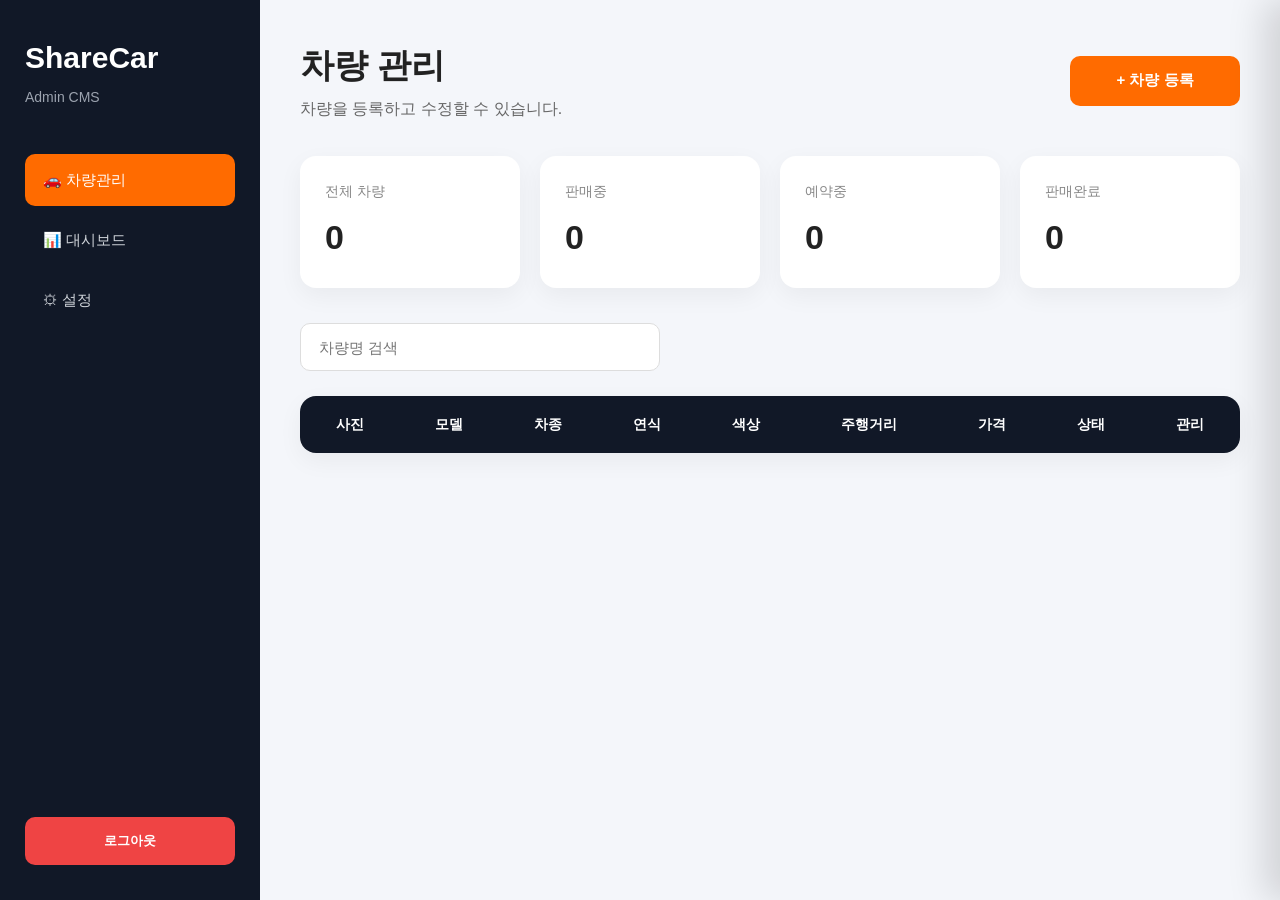
==== admin/dashboard.html @ 3244f422 "Add files via upload" ====
<!DOCTYPE html>
<html lang="ko">

<head>

    <meta charset="UTF-8">
    <meta name="viewport" content="width=device-width, initial-scale=1.0">

    <title>ShareCar 관리자</title>

    <link rel="stylesheet" href="../css/base.css">
    <link rel="stylesheet" href="css/admin.css">

</head>

<body>

<div class="admin-layout">

    <!-- ==========================
        Sidebar
    =========================== -->

    <aside class="sidebar">

        <div class="logo">

            <h2>ShareCar</h2>

            <span>Admin CMS</span>

        </div>

        <nav>

            <button class="menu active">

                🚗 차량관리

            </button>

            <button class="menu">

                📊 대시보드

            </button>

            <button class="menu">

                ⚙ 설정

            </button>

        </nav>

        <div class="bottom">

            <button id="logoutBtn">

                로그아웃

            </button>

        </div>

    </aside>

    <!-- ==========================
        Main
    =========================== -->

    <main class="content">

        <header class="page-header">

            <div>

                <h1>차량 관리</h1>

                <p>차량을 등록하고 수정할 수 있습니다.</p>

            </div>

            <button id="addCarBtn">

                + 차량 등록

            </button>

        </header>

        <!-- 통계 -->

        <section class="summary">

            <div class="summary-card">

                <span>전체 차량</span>

                <strong id="totalCount">0</strong>

            </div>

            <div class="summary-card">

                <span>판매중</span>

                <strong id="saleCount">0</strong>

            </div>

            <div class="summary-card">

                <span>예약중</span>

                <strong id="reserveCount">0</strong>

            </div>

            <div class="summary-card">

                <span>판매완료</span>

                <strong id="soldCount">0</strong>

            </div>

        </section>

        <!-- 검색 -->

        <section class="toolbar">

            <input
                id="searchInput"
                type="text"
                placeholder="차량명 검색">

        </section>

        <!-- 차량 테이블 -->

        <section class="table-wrap">

            <table>

                <thead>

                    <tr>

                        <th>사진</th>

                        <th>모델</th>

                        <th>차종</th>

                        <th>연식</th>

                        <th>색상</th>

                        <th>주행거리</th>

                        <th>가격</th>

                        <th>상태</th>

                        <th>관리</th>

                    </tr>

                </thead>

                <tbody id="carTable">

                </tbody>

            </table>

        </section>

    </main>

</div>

<!-- ==========================
등록 슬라이드 패널
========================== -->

<div class="drawer" id="carDrawer">

    <div class="drawer-header">

        <h2>차량 등록</h2>

        <button id="closeDrawer">

            ✕

        </button>

    </div>

    <form id="carForm">

        <label>

            모델명

            <input
                type="text"
                id="model"
                required>

        </label>

        <label>

            차종

            <input
                type="text"
                id="type"
                required>

        </label>

        <label>

            연식

            <input
                type="text"
                id="year">

        </label>

        <label>

            색상

            <input
                type="text"
                id="color">

        </label>

        <label>

            연료

            <input
                type="text"
                id="fuel">

        </label>

        <label>

            주행거리

            <input
                type="text"
                id="mileage">

        </label>

        <label>

            가격

            <input
                type="text"
                id="price">

        </label>

        <label>

            상태

            <select id="status">

                <option>판매중</option>

                <option>예약중</option>

                <option>판매완료</option>

            </select>

        </label>

        <label>

이미지 URL

<input
type="text"
id="imageurl">

</label>
<!-- <label>

    대표 이미지

    <input
        type="file"
        id="image1"
        accept="image/*">

</label>

<label>

    추가 이미지 1

    <input
        type="file"
        id="image2"
        accept="image/*">

</label>

<label>

    추가 이미지 2

    <input
        type="file"
        id="image3"
        accept="image/*">

</label>

<label>

    추가 이미지 3

    <input
        type="file"
        id="image4"
        accept="image/*">

</label>

<label>

    추가 이미지 4

    <input
        type="file"
        id="image5"
        accept="image/*">

</label> -->
<div class="preview-area">

    <img id="preview1">

    <img id="preview2">

    <img id="preview3">

    <img id="preview4">

    <img id="preview5">

</div>

        <button type="submit">

            차량 등록

        </button>

    </form>

</div>
<!-- 
<script src="../js/api.js"></script>
<script src="../js/admin.js"></script> -->

<div class="drawer-overlay"></div>

<link rel="stylesheet" href="./css/admin.css">

<script src="./js/api.js"></script>
<script src="./js/admin.js"></script>

</body>
</html>
---- css/base.css ----
*,
*::before,
*::after{
    box-sizing:border-box;
}

html{
    scroll-behavior:smooth;
    -webkit-text-size-adjust:100%;
}

body{
    margin:0;
    font-family:"Pretendard", -apple-system, BlinkMacSystemFont, "Segoe UI", sans-serif;
    line-height:1.5;
}

h1,
h2,
h3,
h4,
p,
ul{
    margin:0;
}

ul{
    padding:0;
}

.sr-only{
    position:absolute;
    width:1px;
    height:1px;
    padding:0;
    margin:-1px;
    overflow:hidden;
    clip:rect(0, 0, 0, 0);
    white-space:nowrap;
    border:0;
}
---- admin/css/admin.css ----
/* ==========================================
   ShareCar Admin CMS
========================================== */

*{
    margin:0;
    padding:0;
    box-sizing:border-box;
}

body{

    font-family:"Pretendard",sans-serif;

    background:#f4f6fa;

    color:#222;

}

button,
input,
select{

    font-family:inherit;

}

button{

    cursor:pointer;

}

/* ==========================
   Layout
========================== */

.admin-layout{

    display:flex;

    width:100%;

    min-height:100vh;

}

/* ==========================
   Sidebar
========================== */

.sidebar{

    width:260px;

    background:#111827;

    color:white;

    display:flex;

    flex-direction:column;

    justify-content:space-between;

    position:fixed;

    left:0;

    top:0;

    bottom:0;

    padding:35px 25px;

}

.logo h2{

    font-size:30px;

    margin-bottom:5px;

}

.logo span{

    color:#9ca3af;

    font-size:14px;

}

/* 메뉴 */

.sidebar nav{

    margin-top:45px;

}

.menu{

    width:100%;

    height:52px;

    border:none;

    background:none;

    color:#d1d5db;

    text-align:left;

    font-size:15px;

    border-radius:10px;

    padding:0 18px;

    transition:.25s;

    margin-bottom:8px;

}

.menu:hover{

    background:#1f2937;

}

.menu.active{

    background:#ff6b00;

    color:white;

}

/* 로그아웃 */

.bottom{

    margin-top:auto;

}

#logoutBtn{

    width:100%;

    height:48px;

    border:none;

    border-radius:10px;

    background:#ef4444;

    color:white;

    font-weight:600;

}

#logoutBtn:hover{

    background:#dc2626;

}

/* ==========================
   Main
========================== */

.content{

    margin-left:260px;

    flex:1;

    padding:40px;

}

.page-header{

    display:flex;

    justify-content:space-between;

    align-items:center;

    margin-bottom:35px;

}

.page-header h1{

    font-size:34px;

    margin-bottom:6px;

}

.page-header p{

    color:#666;

}

/* 등록 버튼 */

#addCarBtn{

    width:170px;

    height:50px;

    border:none;

    border-radius:10px;

    background:#ff6b00;

    color:white;

    font-size:15px;

    font-weight:600;

    transition:.2s;

}

#addCarBtn:hover{

    transform:translateY(-2px);

    box-shadow:0 10px 25px rgba(255,107,0,.25);

}
/* ==========================
   Summary Cards
========================== */

.summary{

    display:grid;

    grid-template-columns:repeat(4,1fr);

    gap:20px;

    margin-bottom:35px;

}

.summary-card{

    background:#fff;

    border-radius:16px;

    padding:25px;

    box-shadow:0 8px 25px rgba(0,0,0,.05);

    transition:.25s;

}

.summary-card:hover{

    transform:translateY(-4px);

}

.summary-card span{

    display:block;

    color:#888;

    font-size:14px;

    margin-bottom:10px;

}

.summary-card strong{

    font-size:34px;

    font-weight:700;

}

/* ==========================
   Toolbar
========================== */

.toolbar{

    display:flex;

    justify-content:space-between;

    align-items:center;

    margin-bottom:25px;

}

#searchInput{

    width:360px;

    height:48px;

    border:1px solid #ddd;

    border-radius:10px;

    padding:0 18px;

    font-size:15px;

    outline:none;

    transition:.2s;

}

#searchInput:focus{

    border-color:#ff6b00;

    box-shadow:0 0 0 4px rgba(255,107,0,.12);

}

/* ==========================
   Table
========================== */

.table-wrap{

    background:#fff;

    border-radius:16px;

    overflow:hidden;

    box-shadow:0 8px 25px rgba(0,0,0,.05);

}

table{

    width:100%;

    border-collapse:collapse;

}

thead{

    background:#111827;

    color:#fff;

}

th{

    padding:18px 15px;

    font-size:14px;

    font-weight:600;

}

td{

    padding:18px 15px;

    text-align:center;

    border-bottom:1px solid #f0f0f0;

    vertical-align:middle;

}

tbody tr{

    transition:.2s;

}

tbody tr:hover{

    background:#fafafa;

}

/* ==========================
   Image
========================== */

td img{

    width:110px;

    height:70px;

    object-fit:cover;

    border-radius:10px;

}

/* ==========================
   Status Badge
========================== */

.status{

    display:inline-flex;

    align-items:center;

    justify-content:center;

    min-width:85px;

    height:34px;

    border-radius:50px;

    font-size:13px;

    font-weight:600;

}

.status.sale{

    background:#dcfce7;

    color:#15803d;

}

.status.reserve{

    background:#fef3c7;

    color:#b45309;

}

.status.sold{

    background:#fee2e2;

    color:#b91c1c;

}

/* ==========================
   Action Buttons
========================== */

.action{

    display:flex;

    justify-content:center;

    gap:8px;

}

.edit-btn{

    width:70px;

    height:36px;

    border:none;

    border-radius:8px;

    background:#2563eb;

    color:#fff;

}

.edit-btn:hover{

    background:#1d4ed8;

}

.delete-btn{

    width:70px;

    height:36px;

    border:none;

    border-radius:8px;

    background:#ef4444;

    color:#fff;

}

.delete-btn:hover{

    background:#dc2626;

}

/* ==========================
   Drawer
========================== */

.drawer{

    position:fixed;

    top:0;

    right:-520px;

    width:520px;

    height:100vh;

    background:#fff;

    box-shadow:-15px 0 35px rgba(0,0,0,.15);

    transition:.35s ease;

    z-index:1000;

    display:flex;

    flex-direction:column;

}

.drawer.open{

    right:0;

}

.drawer-header{

    display:flex;

    justify-content:space-between;

    align-items:center;

    padding:25px 30px;

    border-bottom:1px solid #eee;

}

.drawer-header h2{

    font-size:24px;

}

#closeDrawer{

    width:42px;

    height:42px;

    border:none;

    border-radius:50%;

    background:#f3f4f6;

    font-size:20px;

}

#closeDrawer:hover{

    background:#e5e7eb;

}

/* ==========================
   Form
========================== */

#carForm{

    flex:1;

    overflow-y:auto;

    padding:30px;

}

#carForm label{

    display:flex;

    flex-direction:column;

    gap:8px;

    margin-bottom:18px;

    font-size:14px;

    font-weight:600;

    color:#374151;

}

#carForm input,
#carForm select{

    width:100%;

    height:48px;

    border:1px solid #d1d5db;

    border-radius:10px;

    padding:0 15px;

    font-size:15px;

    transition:.2s;

    background:#fff;

}

#carForm input:focus,
#carForm select:focus{

    outline:none;

    border-color:#ff6b00;

    box-shadow:0 0 0 4px rgba(255,107,0,.15);

}

#carForm button[type="submit"]{

    width:100%;

    height:52px;

    margin-top:20px;

    border:none;

    border-radius:10px;

    background:#ff6b00;

    color:#fff;

    font-size:16px;

    font-weight:700;

    transition:.25s;

}

#carForm button[type="submit"]:hover{

    background:#e85d00;

    transform:translateY(-2px);

}

/* ==========================
   Overlay
========================== */

.drawer-overlay{

    position:fixed;

    inset:0;

    background:rgba(0,0,0,.45);

    opacity:0;

    visibility:hidden;

    transition:.3s;

    z-index:999;

}

.drawer-overlay.show{

    opacity:1;

    visibility:visible;

}

/* ==========================
   Scrollbar
========================== */

#carForm::-webkit-scrollbar{

    width:8px;

}

#carForm::-webkit-scrollbar-thumb{

    background:#d1d5db;

    border-radius:10px;

}

/* ==========================
   Responsive
========================== */

@media (max-width:1200px){

    .summary{

        grid-template-columns:repeat(2,1fr);

    }

}

@media (max-width:900px){

    .sidebar{

        width:90px;

        padding:20px 10px;

    }

    .logo span,
    .menu{

        font-size:0;

    }

    .content{

        margin-left:90px;

    }

}

@media (max-width:768px){

    .content{

        margin-left:0;

        padding:20px;

    }

    .sidebar{

        display:none;

    }

    .summary{

        grid-template-columns:1fr;

    }

    .table-wrap{

        overflow:auto;

    }

    .drawer{

        width:100%;

    }

}

.preview-area{

    display:grid;

    grid-template-columns:repeat(5,1fr);

    gap:10px;

    margin-top:15px;

}

.preview-area img{

    width:100%;

    aspect-ratio:1;

    object-fit:cover;

    border-radius:10px;

    border:1px solid #ddd;

    display:none;

}
---- admin/css/admin.css ----
/* ==========================================
   ShareCar Admin CMS
========================================== */

*{
    margin:0;
    padding:0;
    box-sizing:border-box;
}

body{

    font-family:"Pretendard",sans-serif;

    background:#f4f6fa;

    color:#222;

}

button,
input,
select{

    font-family:inherit;

}

button{

    cursor:pointer;

}

/* ==========================
   Layout
========================== */

.admin-layout{

    display:flex;

    width:100%;

    min-height:100vh;

}

/* ==========================
   Sidebar
========================== */

.sidebar{

    width:260px;

    background:#111827;

    color:white;

    display:flex;

    flex-direction:column;

    justify-content:space-between;

    position:fixed;

    left:0;

    top:0;

    bottom:0;

    padding:35px 25px;

}

.logo h2{

    font-size:30px;

    margin-bottom:5px;

}

.logo span{

    color:#9ca3af;

    font-size:14px;

}

/* 메뉴 */

.sidebar nav{

    margin-top:45px;

}

.menu{

    width:100%;

    height:52px;

    border:none;

    background:none;

    color:#d1d5db;

    text-align:left;

    font-size:15px;

    border-radius:10px;

    padding:0 18px;

    transition:.25s;

    margin-bottom:8px;

}

.menu:hover{

    background:#1f2937;

}

.menu.active{

    background:#ff6b00;

    color:white;

}

/* 로그아웃 */

.bottom{

    margin-top:auto;

}

#logoutBtn{

    width:100%;

    height:48px;

    border:none;

    border-radius:10px;

    background:#ef4444;

    color:white;

    font-weight:600;

}

#logoutBtn:hover{

    background:#dc2626;

}

/* ==========================
   Main
========================== */

.content{

    margin-left:260px;

    flex:1;

    padding:40px;

}

.page-header{

    display:flex;

    justify-content:space-between;

    align-items:center;

    margin-bottom:35px;

}

.page-header h1{

    font-size:34px;

    margin-bottom:6px;

}

.page-header p{

    color:#666;

}

/* 등록 버튼 */

#addCarBtn{

    width:170px;

    height:50px;

    border:none;

    border-radius:10px;

    background:#ff6b00;

    color:white;

    font-size:15px;

    font-weight:600;

    transition:.2s;

}

#addCarBtn:hover{

    transform:translateY(-2px);

    box-shadow:0 10px 25px rgba(255,107,0,.25);

}
/* ==========================
   Summary Cards
========================== */

.summary{

    display:grid;

    grid-template-columns:repeat(4,1fr);

    gap:20px;

    margin-bottom:35px;

}

.summary-card{

    background:#fff;

    border-radius:16px;

    padding:25px;

    box-shadow:0 8px 25px rgba(0,0,0,.05);

    transition:.25s;

}

.summary-card:hover{

    transform:translateY(-4px);

}

.summary-card span{

    display:block;

    color:#888;

    font-size:14px;

    margin-bottom:10px;

}

.summary-card strong{

    font-size:34px;

    font-weight:700;

}

/* ==========================
   Toolbar
========================== */

.toolbar{

    display:flex;

    justify-content:space-between;

    align-items:center;

    margin-bottom:25px;

}

#searchInput{

    width:360px;

    height:48px;

    border:1px solid #ddd;

    border-radius:10px;

    padding:0 18px;

    font-size:15px;

    outline:none;

    transition:.2s;

}

#searchInput:focus{

    border-color:#ff6b00;

    box-shadow:0 0 0 4px rgba(255,107,0,.12);

}

/* ==========================
   Table
========================== */

.table-wrap{

    background:#fff;

    border-radius:16px;

    overflow:hidden;

    box-shadow:0 8px 25px rgba(0,0,0,.05);

}

table{

    width:100%;

    border-collapse:collapse;

}

thead{

    background:#111827;

    color:#fff;

}

th{

    padding:18px 15px;

    font-size:14px;

    font-weight:600;

}

td{

    padding:18px 15px;

    text-align:center;

    border-bottom:1px solid #f0f0f0;

    vertical-align:middle;

}

tbody tr{

    transition:.2s;

}

tbody tr:hover{

    background:#fafafa;

}

/* ==========================
   Image
========================== */

td img{

    width:110px;

    height:70px;

    object-fit:cover;

    border-radius:10px;

}

/* ==========================
   Status Badge
========================== */

.status{

    display:inline-flex;

    align-items:center;

    justify-content:center;

    min-width:85px;

    height:34px;

    border-radius:50px;

    font-size:13px;

    font-weight:600;

}

.status.sale{

    background:#dcfce7;

    color:#15803d;

}

.status.reserve{

    background:#fef3c7;

    color:#b45309;

}

.status.sold{

    background:#fee2e2;

    color:#b91c1c;

}

/* ==========================
   Action Buttons
========================== */

.action{

    display:flex;

    justify-content:center;

    gap:8px;

}

.edit-btn{

    width:70px;

    height:36px;

    border:none;

    border-radius:8px;

    background:#2563eb;

    color:#fff;

}

.edit-btn:hover{

    background:#1d4ed8;

}

.delete-btn{

    width:70px;

    height:36px;

    border:none;

    border-radius:8px;

    background:#ef4444;

    color:#fff;

}

.delete-btn:hover{

    background:#dc2626;

}

/* ==========================
   Drawer
========================== */

.drawer{

    position:fixed;

    top:0;

    right:-520px;

    width:520px;

    height:100vh;

    background:#fff;

    box-shadow:-15px 0 35px rgba(0,0,0,.15);

    transition:.35s ease;

    z-index:1000;

    display:flex;

    flex-direction:column;

}

.drawer.open{

    right:0;

}

.drawer-header{

    display:flex;

    justify-content:space-between;

    align-items:center;

    padding:25px 30px;

    border-bottom:1px solid #eee;

}

.drawer-header h2{

    font-size:24px;

}

#closeDrawer{

    width:42px;

    height:42px;

    border:none;

    border-radius:50%;

    background:#f3f4f6;

    font-size:20px;

}

#closeDrawer:hover{

    background:#e5e7eb;

}

/* ==========================
   Form
========================== */

#carForm{

    flex:1;

    overflow-y:auto;

    padding:30px;

}

#carForm label{

    display:flex;

    flex-direction:column;

    gap:8px;

    margin-bottom:18px;

    font-size:14px;

    font-weight:600;

    color:#374151;

}

#carForm input,
#carForm select{

    width:100%;

    height:48px;

    border:1px solid #d1d5db;

    border-radius:10px;

    padding:0 15px;

    font-size:15px;

    transition:.2s;

    background:#fff;

}

#carForm input:focus,
#carForm select:focus{

    outline:none;

    border-color:#ff6b00;

    box-shadow:0 0 0 4px rgba(255,107,0,.15);

}

#carForm button[type="submit"]{

    width:100%;

    height:52px;

    margin-top:20px;

    border:none;

    border-radius:10px;

    background:#ff6b00;

    color:#fff;

    font-size:16px;

    font-weight:700;

    transition:.25s;

}

#carForm button[type="submit"]:hover{

    background:#e85d00;

    transform:translateY(-2px);

}

/* ==========================
   Overlay
========================== */

.drawer-overlay{

    position:fixed;

    inset:0;

    background:rgba(0,0,0,.45);

    opacity:0;

    visibility:hidden;

    transition:.3s;

    z-index:999;

}

.drawer-overlay.show{

    opacity:1;

    visibility:visible;

}

/* ==========================
   Scrollbar
========================== */

#carForm::-webkit-scrollbar{

    width:8px;

}

#carForm::-webkit-scrollbar-thumb{

    background:#d1d5db;

    border-radius:10px;

}

/* ==========================
   Responsive
========================== */

@media (max-width:1200px){

    .summary{

        grid-template-columns:repeat(2,1fr);

    }

}

@media (max-width:900px){

    .sidebar{

        width:90px;

        padding:20px 10px;

    }

    .logo span,
    .menu{

        font-size:0;

    }

    .content{

        margin-left:90px;

    }

}

@media (max-width:768px){

    .content{

        margin-left:0;

        padding:20px;

    }

    .sidebar{

        display:none;

    }

    .summary{

        grid-template-columns:1fr;

    }

    .table-wrap{

        overflow:auto;

    }

    .drawer{

        width:100%;

    }

}

.preview-area{

    display:grid;

    grid-template-columns:repeat(5,1fr);

    gap:10px;

    margin-top:15px;

}

.preview-area img{

    width:100%;

    aspect-ratio:1;

    object-fit:cover;

    border-radius:10px;

    border:1px solid #ddd;

    display:none;

}
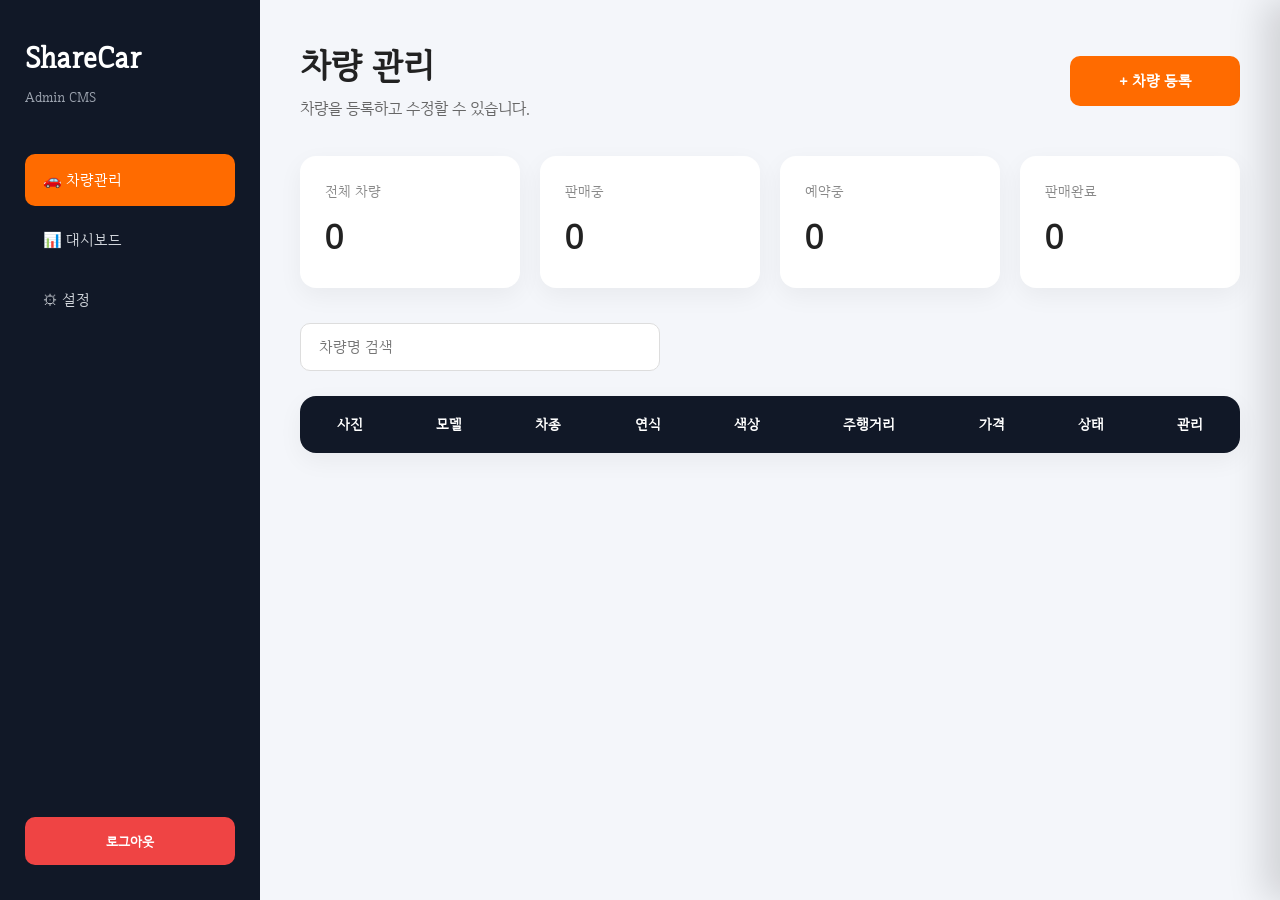
==== commit ed5e9734: "Add files via upload" ====
--- a/admin/dashboard.html
+++ b/admin/dashboard.html
@@ -289,8 +289,18 @@
             </select>
 
         </label>
-
-        <label>
+        
+
+        <label>
+            <label class="form-check">
+
+    <input
+        type="checkbox"
+        id="recommend">
+
+    오늘의 추천 차량으로 표시
+
+</label>
 
 이미지 URL
 
@@ -299,6 +309,50 @@
 id="imageurl">
 
 </label>
+
+
+<div class="form-group">
+
+    <label>차량 구분</label>
+
+    <div class="origin-selector">
+
+        <input
+            type="radio"
+            id="origin-domestic"
+            name="origin"
+            value="국산"
+            checked
+            hidden>
+
+        <label
+            for="origin-domestic"
+            class="origin-card">
+
+            🚗 국산차
+
+        </label>
+
+        <input
+            type="radio"
+            id="origin-import"
+            name="origin"
+            value="수입"
+            hidden>
+
+        <label
+            for="origin-import"
+            class="origin-card">
+
+            🌍 수입차
+
+        </label>
+
+    </div>
+
+</div>
+
+
 <!-- <label>
 
     대표 이미지
--- a/css/base.css
+++ b/css/base.css
@@ -1,3 +1,17 @@
+@font-face {
+    font-family: "EULA_iropke_batang";
+    src: url(../assets/fonts/IropkeBatangM.eot);
+    src: url(../assets/fonts/IropkeBatangM.woff);
+
+    font-weight: 400;
+    font-style: normal;
+}
+p,li,h1,h2,h3,h5,a,div{
+    font-family: "EULA_iropke_batang",serif;
+}
+
+
+
 *,
 *::before,
 *::after{
@@ -14,6 +28,7 @@
     font-family:"Pretendard", -apple-system, BlinkMacSystemFont, "Segoe UI", sans-serif;
     line-height:1.5;
 }
+
 
 h1,
 h2,
--- a/admin/css/admin.css
+++ b/admin/css/admin.css
@@ -757,6 +757,63 @@
    Responsive
 ========================== */
 
+.origin-selector{
+
+    display:flex;
+
+    gap:14px;
+
+    margin-top:10px;
+
+}
+
+.origin-card{
+
+    flex:1;
+
+    padding:18px;
+
+    border:2px solid #ddd;
+
+    border-radius:16px;
+
+    text-align:center;
+
+    font-weight:700;
+
+    cursor:pointer;
+
+    transition:.25s;
+
+    user-select:none;
+
+}
+
+.origin-card:hover{
+
+    border-color:#ff6b00;
+
+    transform:translateY(-2px);
+
+}
+
+input[name="origin"]:checked + .origin-card{
+
+    background:#ff6b00;
+
+    color:#fff;
+
+    border-color:#ff6b00;
+
+    box-shadow:0 10px 25px rgba(255,107,0,.25);
+
+}
+
+/**88***/
+
+
+
+
 @media (max-width:1200px){
 
     .summary{
--- a/admin/css/admin.css
+++ b/admin/css/admin.css
@@ -757,6 +757,63 @@
    Responsive
 ========================== */
 
+.origin-selector{
+
+    display:flex;
+
+    gap:14px;
+
+    margin-top:10px;
+
+}
+
+.origin-card{
+
+    flex:1;
+
+    padding:18px;
+
+    border:2px solid #ddd;
+
+    border-radius:16px;
+
+    text-align:center;
+
+    font-weight:700;
+
+    cursor:pointer;
+
+    transition:.25s;
+
+    user-select:none;
+
+}
+
+.origin-card:hover{
+
+    border-color:#ff6b00;
+
+    transform:translateY(-2px);
+
+}
+
+input[name="origin"]:checked + .origin-card{
+
+    background:#ff6b00;
+
+    color:#fff;
+
+    border-color:#ff6b00;
+
+    box-shadow:0 10px 25px rgba(255,107,0,.25);
+
+}
+
+/**88***/
+
+
+
+
 @media (max-width:1200px){
 
     .summary{
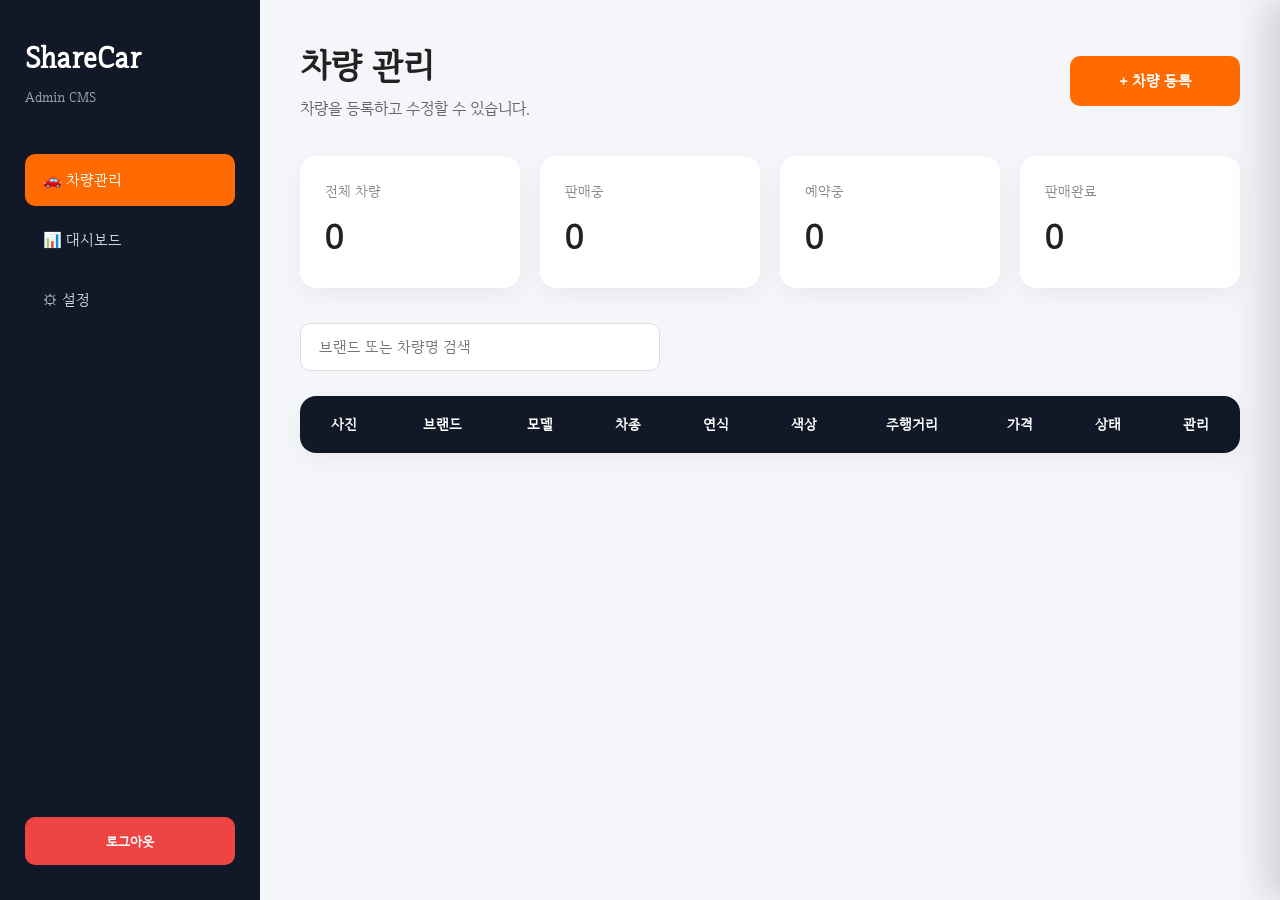
==== commit 129ba63c: "Add files via upload" ====
--- a/admin/dashboard.html
+++ b/admin/dashboard.html
@@ -134,7 +134,7 @@
             <input
                 id="searchInput"
                 type="text"
-                placeholder="차량명 검색">
+                placeholder="브랜드 또는 차량명 검색">
 
         </section>
 
@@ -149,6 +149,8 @@
                     <tr>
 
                         <th>사진</th>
+
+                        <th>브랜드</th>
 
                         <th>모델</th>
 
@@ -204,6 +206,35 @@
 
         <label>
 
+    브랜드
+
+    <input
+        type="text"
+        id="brand"
+        list="brandList"
+        placeholder="예: BMW">
+
+        </label>
+
+        <datalist id="brandList">
+
+            <option value="BMW">
+            <option value="Mercedes-Benz">
+            <option value="Audi">
+            <option value="Genesis">
+            <option value="Porsche">
+            <option value="Bentley">
+            <option value="Ferrari">
+            <option value="Lamborghini">
+            <option value="Land Rover">
+            <option value="Volvo">
+            <option value="Tesla">
+            <option value="Mini">
+
+        </datalist>
+
+        <label>
+
             모델명
 
             <input
@@ -266,7 +297,7 @@
 
         <label>
 
-            가격
+            선납금
 
             <input
                 type="text"
